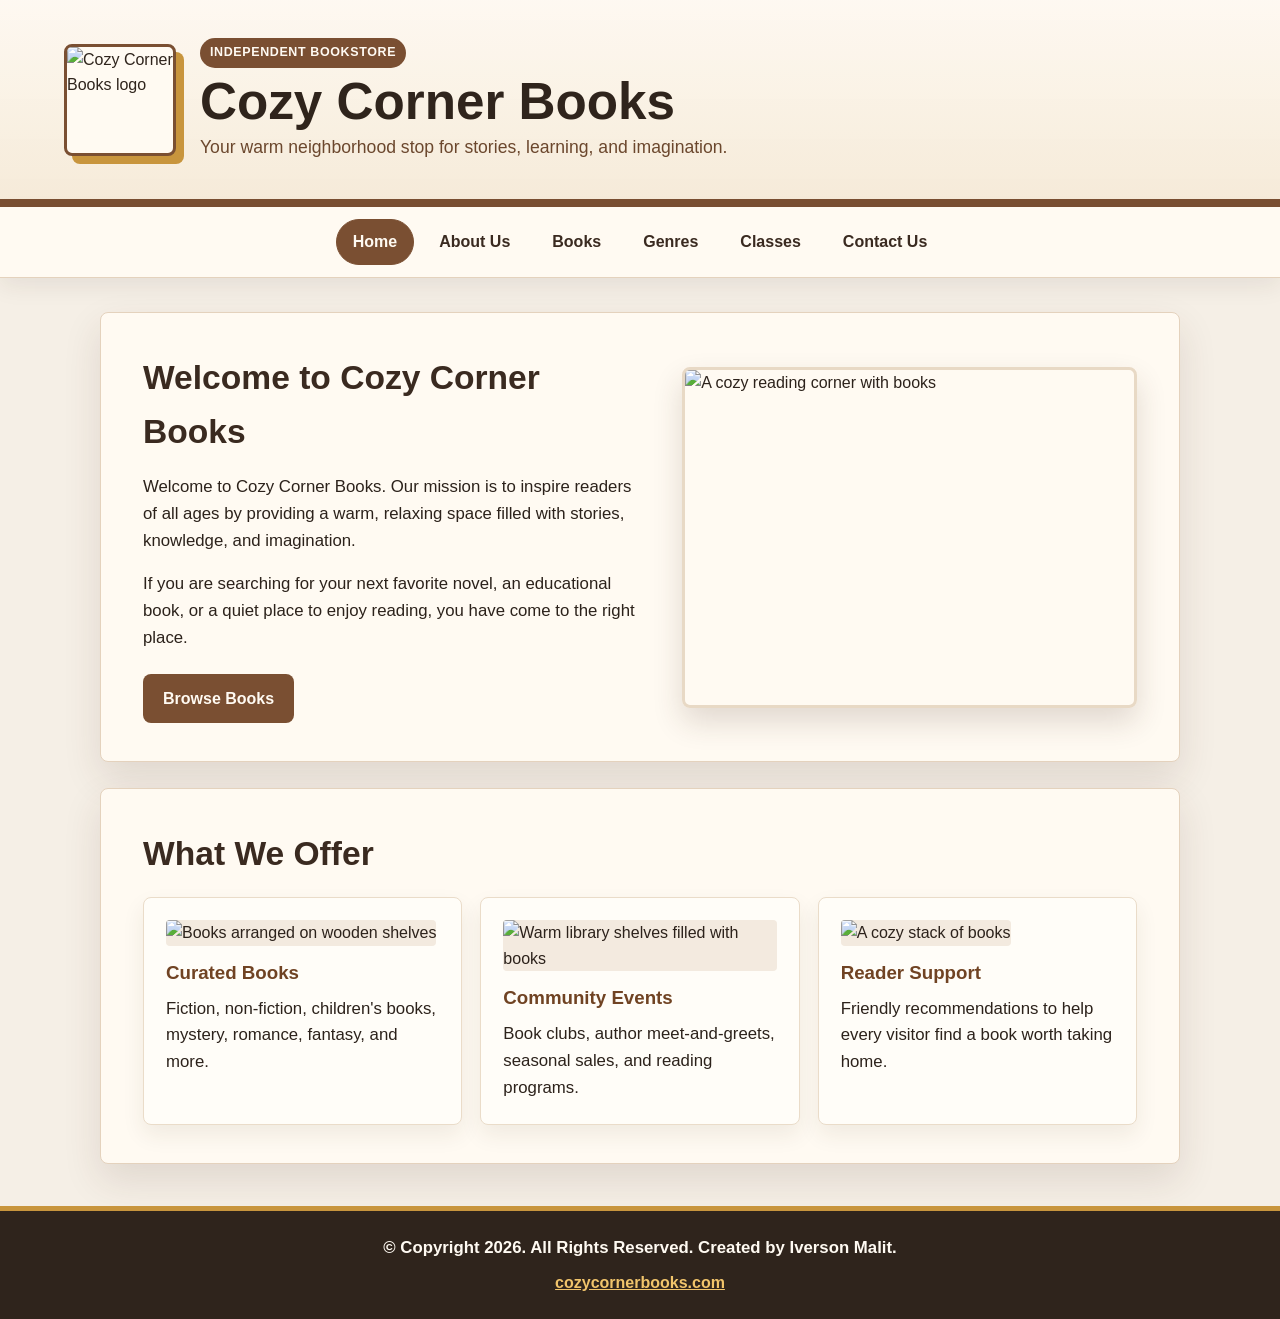
==== index.html @ 9c58b97f "Add files via upload" ====
<!DOCTYPE html>
<html lang="en">
<head>
    <meta charset="UTF-8">
    <meta name="viewport" content="width=device-width, initial-scale=1.0">
    <title>Cozy Corner Books | Home</title>
    <link rel="stylesheet" href="style.css">
</head>
<body>
    <header class="site-header">
        <img src="img/Logo.jpeg" alt="Cozy Corner Books logo" class="logo">
        <div class="header-text">
            <span class="eyebrow">Independent Bookstore</span>
            <h1>Cozy Corner Books</h1>
            <p>Your warm neighborhood stop for stories, learning, and imagination.</p>
        </div>
    </header>

    <nav class="main-nav" aria-label="Main navigation">
        <a href="index.html" class="active">Home</a>
        <a href="about.html">About Us</a>
        <a href="books.html">Books</a>
        <a href="genres.html">Genres</a>
        <a href="classes.html">Classes</a>
        <a href="contact.html">Contact Us</a>
    </nav>

    <main>
        <!-- Hero Section -->
        <section class="content-panel hero-layout">
            <div class="hero-copy">
                <h2>Welcome to Cozy Corner Books</h2>
                <p>
                    Welcome to Cozy Corner Books. Our mission is to inspire readers of all ages by
                    providing a warm, relaxing space filled with stories, knowledge, and imagination.
                </p>
                <p>
                    If you are searching for your next favorite novel, an educational book, or a quiet
                    place to enjoy reading, you have come to the right place.
                </p>
                <a href="books.html" class="button-link">Browse Books</a>
            </div>
            <img src="img/cozy.jfif" alt="A cozy reading corner with books" class="hero-photo">
        </section>

        <!-- What We Offer Section -->
        <section class="content-panel">
            <h2>What We Offer</h2>
            <div class="card-grid">
                <article class="offer-card">
                    <img src="img/bookshelf.jfif" alt="Books arranged on wooden shelves" class="api-book-thumb">
                    <h3>Curated Books</h3>
                    <p>Fiction, non-fiction, children's books, mystery, romance, fantasy, and more.</p>
                </article>
                <article class="offer-card">
                    <img src="img/library.jfif" alt="Warm library shelves filled with books" class="api-book-thumb">
                    <h3>Community Events</h3>
                    <p>Book clubs, author meet-and-greets, seasonal sales, and reading programs.</p>
                </article>
                <article class="offer-card">
                    <img src="img/booksaesthetic.jfif" alt="A cozy stack of books" class="api-book-thumb">
                    <h3>Reader Support</h3>
                    <p>Friendly recommendations to help every visitor find a book worth taking home.</p>
                </article>
            </div>
        </section>
    </main>

    <footer>
        <p>&copy; Copyright 2026. All Rights Reserved. Created by Iverson Malit.</p>
        <a href="index.html">cozycornerbooks.com</a>
    </footer>
</body>
</html>
---- style.css ----
* {
    box-sizing: border-box;
}

body {
    margin: 0;
    min-width: 0;
    background: #f5efe6;
    color: #2c221b;
    font-family: Arial, Helvetica, sans-serif;
    line-height: 1.6;
    overflow-x: hidden;
}

.site-header {
    display: grid;
    grid-template-columns: auto 1fr;
    align-items: center;
    gap: 24px;
    padding: 28px clamp(20px, 5vw, 72px);
    background:
        linear-gradient(rgba(255, 250, 242, 0.9), rgba(246, 234, 216, 0.92)),
        url("img/bookshelf.jfif") center / cover;
    color: #2f241c;
    border-bottom: 8px solid #7a4f32;
}

.logo {
    width: 112px;
    height: 112px;
    object-fit: cover;
    border: 3px solid #7a4f32;
    border-radius: 8px;
    background: #fffaf2;
    box-shadow: 8px 8px 0 #c8953d;
}

.header-text {
    padding: 10px 0;
}

.eyebrow {
    display: inline-block;
    margin-bottom: 8px;
    padding: 5px 10px;
    color: #fffaf2;
    background: #7a4f32;
    border-radius: 999px;
    font-size: 0.78rem;
    font-weight: 700;
    letter-spacing: 0.05em;
    text-transform: uppercase;
}

.site-header h1 {
    margin: 0 0 6px;
    font-size: clamp(2rem, 4vw, 3.2rem);
    line-height: 1;
}

.site-header p {
    margin: 0;
    max-width: 640px;
    color: #6b472d;
    font-size: 1.1rem;
}

.main-nav {
    position: sticky;
    top: 0;
    z-index: 10;
    display: flex;
    flex-wrap: wrap;
    justify-content: center;
    gap: 8px;
    padding: 12px clamp(20px, 5vw, 72px);
    background: #fffaf2;
    border-bottom: 1px solid #e4d2bd;
    box-shadow: 0 8px 22px rgba(47, 36, 28, 0.08);
}

.main-nav a {
    padding: 9px 16px;
    color: #3a2a20;
    font-weight: 700;
    text-decoration: none;
    border: 1px solid transparent;
    border-radius: 999px;
    white-space: nowrap;
    transition: background 0.2s ease, color 0.2s ease;
}

.main-nav a:hover,
.main-nav a:focus-visible,
.main-nav a.active {
    color: #fffaf2;
    background: #7a4f32;
    border-color: #7a4f32;
}

main {
    width: min(1080px, calc(100% - 32px));
    margin: 34px auto 42px;
}

.hero-layout {
    display: grid;
    grid-template-columns: minmax(0, 1fr) minmax(320px, 0.9fr);
    align-items: center;
    gap: 34px;
}

.hero-copy {
    max-width: 560px;
}

.button-link {
    display: inline-block;
    margin-top: 6px;
    padding: 12px 20px;
    color: #fffaf2;
    background: #7a4f32;
    border-radius: 8px;
    font-weight: 700;
    text-decoration: none;
    transition: background 0.2s ease;
}

.button-link:hover,
.button-link:focus-visible {
    background: #5f3a25;
}

.hero-photo {
    width: 100%;
    aspect-ratio: 4 / 3;
    object-fit: cover;
    border: 3px solid #e8d9c5;
    border-radius: 8px;
    box-shadow: 0 14px 30px rgba(70, 45, 29, 0.16);
}

.content-panel {
    min-width: 0;
    margin-bottom: 26px;
    padding: 38px 42px;
    background: #fffaf2;
    border: 1px solid #e4d2bd;
    border-radius: 8px;
    box-shadow: 0 16px 38px rgba(70, 45, 29, 0.12);
}

h2 {
    margin: 0 0 16px;
    color: #3a2a20;
    font-size: clamp(1.5rem, 3vw, 2.1rem);
}

h3 {
    margin: 0 0 8px;
    color: #704323;
}

p {
    margin: 0 0 16px;
    font-size: 1.05rem;
}

p:last-child {
    margin-bottom: 0;
}

/* Contact Grid Layout & Info Cards */
.contact-grid {
    display: grid;
    grid-template-columns: 1fr 1fr;
    gap: 32px;
    margin-top: 24px;
    align-items: start;
}

.contact-info-column {
    display: flex;
    flex-direction: column;
    gap: 20px;
}

.contact-store-photo {
    width: 100%;
    height: 220px;
    object-fit: cover;
    border: 3px solid #e8d9c5;
    border-radius: 8px;
    box-shadow: 0 8px 20px rgba(70, 45, 29, 0.1);
}

.info-card {
    background: #fffdf8;
    border: 1px solid #eadcc9;
    border-radius: 8px;
    padding: 20px 24px;
    box-shadow: 0 6px 16px rgba(70, 45, 29, 0.05);
}

.info-card h3 {
    margin-top: 0;
    margin-bottom: 12px;
}

.hours-list {
    list-style: none;
    padding: 0;
    margin: 0;
    font-size: 0.95rem;
}

.hours-list li {
    display: flex;
    justify-content: space-between;
    padding: 6px 0;
    border-bottom: 1px dashed #e4d2bd;
}

.hours-list li:last-child {
    border-bottom: none;
}

/* Contact Form Styling */
.contact-form-column {
    background: #fffdf8;
    border: 1px solid #eadcc9;
    border-radius: 8px;
    padding: 28px;
    box-shadow: 0 8px 20px rgba(70, 45, 29, 0.06);
}

.contact-form {
    display: flex;
    flex-direction: column;
    gap: 16px;
}

.contact-form .form-group {
    display: flex;
    flex-direction: column;
    width: 100%;
}

.contact-form label {
    display: block;
    margin-bottom: 6px;
    color: #4b3628;
    font-size: 0.88rem;
    font-weight: 600;
}

.contact-form input,
.contact-form select,
.contact-form textarea {
    width: 100%;
    padding: 11px 14px;
    color: #2c221b;
    background: #fffaf2;
    border: 1px solid #cfbda8;
    border-radius: 6px;
    font: inherit;
    font-size: 1rem;
    box-sizing: border-box;
}

.contact-form textarea {
    resize: vertical;
}

.contact-form input:focus,
.contact-form select:focus,
.contact-form textarea:focus {
    outline: 2px solid #c8953d;
    outline-offset: 1px;
}

.form-success-message {
    text-align: center;
    padding: 40px 20px;
    background: #f3eadf;
    border-radius: 6px;
    border: 1px dashed #7a4f32;
}

.form-success-message h3 {
    color: #7a4f32;
    margin-bottom: 8px;
}

/* Genre Pills Styling */
.genre-pills-container {
    display: flex;
    flex-wrap: wrap;
    gap: 10px;
    margin-top: 20px;
}

.genre-pill {
    padding: 10px 18px;
    background: #fffdf8;
    color: #3a2a20;
    border: 1px solid #cfbda8;
    border-radius: 999px;
    font: inherit;
    font-size: 0.95rem;
    font-weight: 600;
    cursor: pointer;
    transition: all 0.2s ease;
    box-shadow: 0 2px 6px rgba(70, 45, 29, 0.05);
}

.genre-pill:hover {
    background: #e8d9c5;
    border-color: #7a4f32;
    transform: translateY(-2px);
}

.genre-pill.active {
    background: #7a4f32;
    color: #fffaf2;
    border-color: #7a4f32;
    box-shadow: 0 4px 12px rgba(122, 79, 50, 0.25);
}

/* Search bar & API card layout styles */
.search-container {
    margin-bottom: 24px;
}

.search-label {
    display: block;
    margin-bottom: 6px;
    color: #4b3628;
    font-size: 0.88rem;
    font-weight: 600;
}

.search-bar-wrapper {
    display: flex;
    gap: 10px;
    max-width: 520px;
}

.book-search-input {
    flex: 1;
    padding: 11px 14px;
    color: #2c221b;
    background: #fffdf8;
    border: 1px solid #cfbda8;
    border-radius: 6px;
    font: inherit;
    font-size: 1rem;
}

.book-search-input:focus {
    outline: 2px solid #c8953d;
    outline-offset: 1px;
}

.search-submit-btn {
    margin-top: 0 !important;
    border: none;
    cursor: pointer;
}

.api-book-thumb {
    width: 100%;
    height: 160px;
    object-fit: contain;
    background: #f3eadf;
    margin-bottom: 12px;
    border-radius: 4px;
}

.book-author {
    font-size: 0.9rem;
    color: #704323;
    margin-bottom: 8px !important;
}

.loading-text {
    grid-column: 1 / -1;
    text-align: center;
    font-style: italic;
    color: #6b472d;
    padding: 20px;
}

.clickable-book-card {
    cursor: pointer;
    transition: transform 0.2s ease, box-shadow 0.2s ease, border-color 0.2s ease;
}

.clickable-book-card:hover {
    transform: translateY(-4px);
    box-shadow: 0 14px 28px rgba(70, 45, 29, 0.15);
    border-color: #c8953d;
}

/* Slide-out Drawer Panel Styles */
.drawer-overlay {
    position: fixed;
    top: 0;
    left: 0;
    width: 100vw;
    height: 100vh;
    background: rgba(44, 34, 27, 0.5);
    z-index: 9999;
    opacity: 0;
    visibility: hidden;
    transition: opacity 0.3s ease, visibility 0.3s ease;
}

.drawer-overlay.open {
    opacity: 1;
    visibility: visible;
}

.book-drawer {
    position: fixed;
    top: 0;
    right: 0;
    width: min(480px, 90vw);
    height: 100vh;
    background: #fffaf2;
    border-left: 3px solid #c8953d;
    box-shadow: -10px 0 30px rgba(47, 36, 28, 0.2);
    z-index: 10000;
    transform: translateX(100%);
    transition: transform 0.35s cubic-bezier(0.16, 1, 0.3, 1);
    display: flex;
    flex-direction: column;
}

.book-drawer.open {
    transform: translateX(0);
}

.drawer-close-btn {
    align-self: flex-end;
    margin: 16px 20px 0 0;
    background: none;
    border: none;
    font-size: 2rem;
    color: #3a2a20;
    cursor: pointer;
    font-weight: 700;
    line-height: 1;
}

.drawer-close-btn:hover {
    color: #7a4f32;
}

.drawer-body {
    padding: 10px 32px 32px;
    overflow-y: auto;
    flex: 1;
}

.drawer-thumb {
    width: 160px;
    height: 230px;
    object-fit: contain;
    background: #f3eadf;
    border: 1px solid #eadcc9;
    border-radius: 6px;
    margin-bottom: 18px;
    box-shadow: 0 8px 18px rgba(70, 45, 29, 0.1);
}

.drawer-divider {
    border: 0;
    height: 1px;
    background: #e4d2bd;
    margin: 16px 0;
}

.drawer-description {
    font-size: 0.98rem;
    line-height: 1.7;
    color: #4b3628;
}

.classes-panel {
    padding-top: 24px;
}

.classes-banner {
    display: block;
    width: 100%;
    aspect-ratio: 16 / 7;
    max-height: 330px;
    margin-bottom: 24px;
    object-fit: cover;
    border: 3px solid #e8d9c5;
    border-radius: 8px;
}

.intro-copy {
    max-width: 760px;
}

.section-heading {
    margin-top: 30px;
}

.schedule-wrap {
    overflow-x: auto;
    border: 1px solid #e4d2bd;
    border-radius: 8px;
}

.schedule-table {
    width: 100%;
    min-width: 680px;
    border-collapse: collapse;
    background: #fffdf8;
    font-size: 0.94rem;
}

.schedule-table caption {
    position: absolute;
    width: 1px;
    height: 1px;
    overflow: hidden;
    clip: rect(0 0 0 0);
    white-space: nowrap;
}

.schedule-table th,
.schedule-table td {
    padding: 12px 14px;
    text-align: left;
    border-bottom: 1px solid #e4d2bd;
}

.schedule-table th {
    color: #fffaf2;
    background: #3a2a20;
}

.schedule-table tbody tr:nth-child(even) {
    background: #f3eadf;
}

.schedule-table tbody tr:last-child td {
    border-bottom: 0;
}

.registration-form {
    display: grid;
    grid-template-columns: repeat(2, 1fr);
    gap: 20px;
}

.registration-form fieldset {
    min-width: 0;
    margin: 0;
    padding: 20px;
    border: 1px solid #e4d2bd;
    border-radius: 8px;
    background: #fffdf8;
}

.registration-form fieldset.full-width-fieldset {
    grid-column: 1 / -1;
}

.registration-form legend {
    padding: 0 6px;
    color: #704323;
    font-weight: 700;
}

.registration-form label,
.form-label {
    display: block;
    margin: 12px 0 4px;
    color: #4b3628;
    font-size: 0.88rem;
    font-weight: 600;
}

.registration-form input:not([type="checkbox"]),
.registration-form select,
.registration-form textarea {
    min-width: 0;
    width: 100%;
    padding: 10px;
    color: #2c221b;
    background: #fffaf2;
    border: 1px solid #cfbda8;
    border-radius: 4px;
    font: inherit;
    font-size: 16px;
}

.registration-form textarea {
    resize: vertical;
}

.registration-form input:focus,
.registration-form select:focus,
.registration-form textarea:focus {
    outline: 2px solid #c8953d;
    outline-offset: 1px;
}

.checkbox-label {
    display: flex !important;
    align-items: center;
    gap: 7px;
    margin: 8px 0 0 !important;
    font-weight: normal !important;
}

.submit-button {
    grid-column: 1 / -1;
    justify-self: center;
    padding: 12px 28px;
    color: #fffaf2;
    background: #7a4f32;
    border: 0;
    border-radius: 8px;
    font: inherit;
    font-weight: 700;
    cursor: pointer;
    transition: background 0.2s ease;
}

.submit-button:hover,
.submit-button:focus-visible {
    background: #5f3a25;
}

.card-grid {
    display: grid;
    grid-template-columns: repeat(3, 1fr);
    gap: 18px;
}

.card-grid article {
    overflow: hidden;
    min-height: 150px;
    padding: 22px;
    background: #fffdf8;
    border: 1px solid #eadcc9;
    border-radius: 8px;
    box-shadow: 0 10px 22px rgba(70, 45, 29, 0.08);
}

a {
    color: #7b4b25;
}

footer {
    padding: 24px 16px;
    text-align: center;
    background: #2f241c;
    color: #fffaf2;
    border-top: 5px solid #c8953d;
}

footer p {
    margin-bottom: 8px;
    font-weight: 700;
}

footer a {
    color: #f1c46b;
    font-weight: 700;
}

@media (max-width: 760px) {
    .site-header {
        grid-template-columns: 1fr;
        text-align: center;
    }

    .logo {
        margin: 0 auto;
    }

    .main-nav {
        justify-content: center;
    }

    .hero-layout {
        grid-template-columns: 1fr;
    }

    .hero-photo {
        order: -1;
    }

    .content-panel {
        padding: 26px 20px;
    }

    .classes-banner {
        aspect-ratio: 4 / 3;
    }

    .card-grid {
        grid-template-columns: 1fr;
    }

    .registration-form {
        grid-template-columns: 1fr;
    }

    .contact-grid {
        grid-template-columns: 1fr;
    }
}

@media (max-width: 480px) {
    .site-header {
        gap: 14px;
        padding: 22px 16px 26px;
    }

    .logo {
        width: 88px;
        height: 88px;
        box-shadow: 5px 5px 0 #c8953d;
    }

    .site-header h1 {
        font-size: 1.9rem;
    }

    .site-header p {
        font-size: 1rem;
    }

    .main-nav {
        gap: 5px;
        padding: 9px 10px;
    }

    .main-nav a {
        padding: 8px 10px;
        font-size: 0.88rem;
    }

    main {
        width: min(100% - 20px, 1080px);
        margin-top: 20px;
    }

    .content-panel {
        padding: 20px 14px;
    }

    .classes-banner {
        aspect-ratio: 4 / 3;
        margin-bottom: 18px;
    }

    .schedule-table th,
    .schedule-table td {
        padding: 10px;
    }

    .registration-form {
        gap: 14px;
    }

    .registration-form fieldset {
        padding: 12px;
    }
}
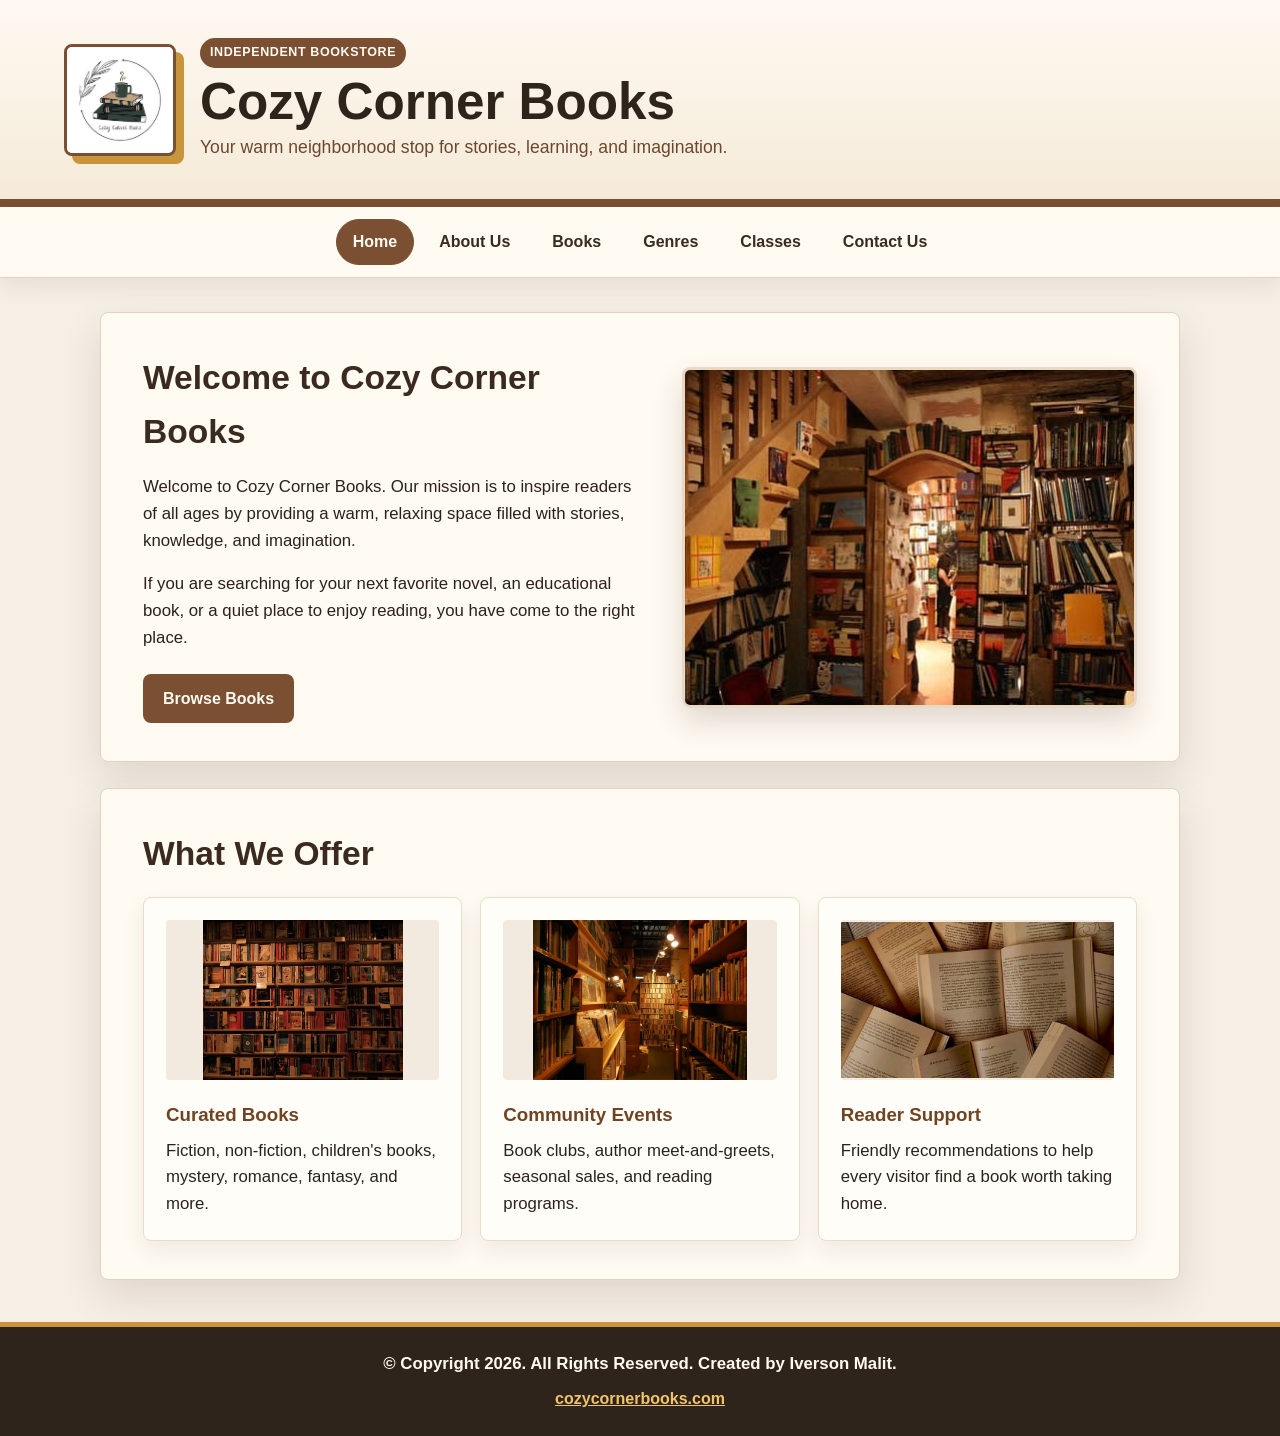
==== commit ebaa51da: "File Organization" ====
--- a/index.html
+++ b/index.html
@@ -4,7 +4,7 @@
     <meta charset="UTF-8">
     <meta name="viewport" content="width=device-width, initial-scale=1.0">
     <title>Cozy Corner Books | Home</title>
-    <link rel="stylesheet" href="style.css">
+    <link rel="stylesheet" href="css/style.css">
 </head>
 <body>
     <header class="site-header">
--- a/css/style.css
+++ b/css/style.css
@@ -0,0 +1,779 @@
+* {
+    box-sizing: border-box;
+}
+
+body {
+    margin: 0;
+    min-width: 0;
+    background: #f5efe6;
+    color: #2c221b;
+    font-family: Arial, Helvetica, sans-serif;
+    line-height: 1.6;
+    overflow-x: hidden;
+}
+
+.site-header {
+    display: grid;
+    grid-template-columns: auto 1fr;
+    align-items: center;
+    gap: 24px;
+    padding: 28px clamp(20px, 5vw, 72px);
+    background:
+        linear-gradient(rgba(255, 250, 242, 0.9), rgba(246, 234, 216, 0.92)),
+        url("img/bookshelf.jfif") center / cover;
+    color: #2f241c;
+    border-bottom: 8px solid #7a4f32;
+}
+
+.logo {
+    width: 112px;
+    height: 112px;
+    object-fit: cover;
+    border: 3px solid #7a4f32;
+    border-radius: 8px;
+    background: #fffaf2;
+    box-shadow: 8px 8px 0 #c8953d;
+}
+
+.header-text {
+    padding: 10px 0;
+}
+
+.eyebrow {
+    display: inline-block;
+    margin-bottom: 8px;
+    padding: 5px 10px;
+    color: #fffaf2;
+    background: #7a4f32;
+    border-radius: 999px;
+    font-size: 0.78rem;
+    font-weight: 700;
+    letter-spacing: 0.05em;
+    text-transform: uppercase;
+}
+
+.site-header h1 {
+    margin: 0 0 6px;
+    font-size: clamp(2rem, 4vw, 3.2rem);
+    line-height: 1;
+}
+
+.site-header p {
+    margin: 0;
+    max-width: 640px;
+    color: #6b472d;
+    font-size: 1.1rem;
+}
+
+.main-nav {
+    position: sticky;
+    top: 0;
+    z-index: 10;
+    display: flex;
+    flex-wrap: wrap;
+    justify-content: center;
+    gap: 8px;
+    padding: 12px clamp(20px, 5vw, 72px);
+    background: #fffaf2;
+    border-bottom: 1px solid #e4d2bd;
+    box-shadow: 0 8px 22px rgba(47, 36, 28, 0.08);
+}
+
+.main-nav a {
+    padding: 9px 16px;
+    color: #3a2a20;
+    font-weight: 700;
+    text-decoration: none;
+    border: 1px solid transparent;
+    border-radius: 999px;
+    white-space: nowrap;
+    transition: background 0.2s ease, color 0.2s ease;
+}
+
+.main-nav a:hover,
+.main-nav a:focus-visible,
+.main-nav a.active {
+    color: #fffaf2;
+    background: #7a4f32;
+    border-color: #7a4f32;
+}
+
+main {
+    width: min(1080px, calc(100% - 32px));
+    margin: 34px auto 42px;
+}
+
+.hero-layout {
+    display: grid;
+    grid-template-columns: minmax(0, 1fr) minmax(320px, 0.9fr);
+    align-items: center;
+    gap: 34px;
+}
+
+.hero-copy {
+    max-width: 560px;
+}
+
+.button-link {
+    display: inline-block;
+    margin-top: 6px;
+    padding: 12px 20px;
+    color: #fffaf2;
+    background: #7a4f32;
+    border-radius: 8px;
+    font-weight: 700;
+    text-decoration: none;
+    transition: background 0.2s ease;
+}
+
+.button-link:hover,
+.button-link:focus-visible {
+    background: #5f3a25;
+}
+
+.hero-photo {
+    width: 100%;
+    aspect-ratio: 4 / 3;
+    object-fit: cover;
+    border: 3px solid #e8d9c5;
+    border-radius: 8px;
+    box-shadow: 0 14px 30px rgba(70, 45, 29, 0.16);
+}
+
+.content-panel {
+    min-width: 0;
+    margin-bottom: 26px;
+    padding: 38px 42px;
+    background: #fffaf2;
+    border: 1px solid #e4d2bd;
+    border-radius: 8px;
+    box-shadow: 0 16px 38px rgba(70, 45, 29, 0.12);
+}
+
+h2 {
+    margin: 0 0 16px;
+    color: #3a2a20;
+    font-size: clamp(1.5rem, 3vw, 2.1rem);
+}
+
+h3 {
+    margin: 0 0 8px;
+    color: #704323;
+}
+
+p {
+    margin: 0 0 16px;
+    font-size: 1.05rem;
+}
+
+p:last-child {
+    margin-bottom: 0;
+}
+
+/* Contact Grid Layout & Info Cards */
+.contact-grid {
+    display: grid;
+    grid-template-columns: 1fr 1fr;
+    gap: 32px;
+    margin-top: 24px;
+    align-items: start;
+}
+
+.contact-info-column {
+    display: flex;
+    flex-direction: column;
+    gap: 20px;
+}
+
+.contact-store-photo {
+    width: 100%;
+    height: 220px;
+    object-fit: cover;
+    border: 3px solid #e8d9c5;
+    border-radius: 8px;
+    box-shadow: 0 8px 20px rgba(70, 45, 29, 0.1);
+}
+
+.info-card {
+    background: #fffdf8;
+    border: 1px solid #eadcc9;
+    border-radius: 8px;
+    padding: 20px 24px;
+    box-shadow: 0 6px 16px rgba(70, 45, 29, 0.05);
+}
+
+.info-card h3 {
+    margin-top: 0;
+    margin-bottom: 12px;
+}
+
+.hours-list {
+    list-style: none;
+    padding: 0;
+    margin: 0;
+    font-size: 0.95rem;
+}
+
+.hours-list li {
+    display: flex;
+    justify-content: space-between;
+    padding: 6px 0;
+    border-bottom: 1px dashed #e4d2bd;
+}
+
+.hours-list li:last-child {
+    border-bottom: none;
+}
+
+/* Contact Form Styling */
+.contact-form-column {
+    background: #fffdf8;
+    border: 1px solid #eadcc9;
+    border-radius: 8px;
+    padding: 28px;
+    box-shadow: 0 8px 20px rgba(70, 45, 29, 0.06);
+}
+
+.contact-form {
+    display: flex;
+    flex-direction: column;
+    gap: 16px;
+}
+
+.contact-form .form-group {
+    display: flex;
+    flex-direction: column;
+    width: 100%;
+}
+
+.contact-form label {
+    display: block;
+    margin-bottom: 6px;
+    color: #4b3628;
+    font-size: 0.88rem;
+    font-weight: 600;
+}
+
+.contact-form input,
+.contact-form select,
+.contact-form textarea {
+    width: 100%;
+    padding: 11px 14px;
+    color: #2c221b;
+    background: #fffaf2;
+    border: 1px solid #cfbda8;
+    border-radius: 6px;
+    font: inherit;
+    font-size: 1rem;
+    box-sizing: border-box;
+}
+
+.contact-form textarea {
+    resize: vertical;
+}
+
+.contact-form input:focus,
+.contact-form select:focus,
+.contact-form textarea:focus {
+    outline: 2px solid #c8953d;
+    outline-offset: 1px;
+}
+
+.form-success-message {
+    text-align: center;
+    padding: 40px 20px;
+    background: #f3eadf;
+    border-radius: 6px;
+    border: 1px dashed #7a4f32;
+}
+
+.form-success-message h3 {
+    color: #7a4f32;
+    margin-bottom: 8px;
+}
+
+/* Genre Pills Styling */
+.genre-pills-container {
+    display: flex;
+    flex-wrap: wrap;
+    gap: 10px;
+    margin-top: 20px;
+}
+
+.genre-pill {
+    padding: 10px 18px;
+    background: #fffdf8;
+    color: #3a2a20;
+    border: 1px solid #cfbda8;
+    border-radius: 999px;
+    font: inherit;
+    font-size: 0.95rem;
+    font-weight: 600;
+    cursor: pointer;
+    transition: all 0.2s ease;
+    box-shadow: 0 2px 6px rgba(70, 45, 29, 0.05);
+}
+
+.genre-pill:hover {
+    background: #e8d9c5;
+    border-color: #7a4f32;
+    transform: translateY(-2px);
+}
+
+.genre-pill.active {
+    background: #7a4f32;
+    color: #fffaf2;
+    border-color: #7a4f32;
+    box-shadow: 0 4px 12px rgba(122, 79, 50, 0.25);
+}
+
+/* Search bar & API card layout styles */
+.search-container {
+    margin-bottom: 24px;
+}
+
+.search-label {
+    display: block;
+    margin-bottom: 6px;
+    color: #4b3628;
+    font-size: 0.88rem;
+    font-weight: 600;
+}
+
+.search-bar-wrapper {
+    display: flex;
+    gap: 10px;
+    max-width: 520px;
+}
+
+.book-search-input {
+    flex: 1;
+    padding: 11px 14px;
+    color: #2c221b;
+    background: #fffdf8;
+    border: 1px solid #cfbda8;
+    border-radius: 6px;
+    font: inherit;
+    font-size: 1rem;
+}
+
+.book-search-input:focus {
+    outline: 2px solid #c8953d;
+    outline-offset: 1px;
+}
+
+.search-submit-btn {
+    margin-top: 0 !important;
+    border: none;
+    cursor: pointer;
+}
+
+.api-book-thumb {
+    width: 100%;
+    height: 160px;
+    object-fit: contain;
+    background: #f3eadf;
+    margin-bottom: 12px;
+    border-radius: 4px;
+}
+
+.book-author {
+    font-size: 0.9rem;
+    color: #704323;
+    margin-bottom: 8px !important;
+}
+
+.loading-text {
+    grid-column: 1 / -1;
+    text-align: center;
+    font-style: italic;
+    color: #6b472d;
+    padding: 20px;
+}
+
+.clickable-book-card {
+    cursor: pointer;
+    transition: transform 0.2s ease, box-shadow 0.2s ease, border-color 0.2s ease;
+}
+
+.clickable-book-card:hover {
+    transform: translateY(-4px);
+    box-shadow: 0 14px 28px rgba(70, 45, 29, 0.15);
+    border-color: #c8953d;
+}
+
+/* Slide-out Drawer Panel Styles */
+.drawer-overlay {
+    position: fixed;
+    top: 0;
+    left: 0;
+    width: 100vw;
+    height: 100vh;
+    background: rgba(44, 34, 27, 0.5);
+    z-index: 9999;
+    opacity: 0;
+    visibility: hidden;
+    transition: opacity 0.3s ease, visibility 0.3s ease;
+}
+
+.drawer-overlay.open {
+    opacity: 1;
+    visibility: visible;
+}
+
+.book-drawer {
+    position: fixed;
+    top: 0;
+    right: 0;
+    width: min(480px, 90vw);
+    height: 100vh;
+    background: #fffaf2;
+    border-left: 3px solid #c8953d;
+    box-shadow: -10px 0 30px rgba(47, 36, 28, 0.2);
+    z-index: 10000;
+    transform: translateX(100%);
+    transition: transform 0.35s cubic-bezier(0.16, 1, 0.3, 1);
+    display: flex;
+    flex-direction: column;
+}
+
+.book-drawer.open {
+    transform: translateX(0);
+}
+
+.drawer-close-btn {
+    align-self: flex-end;
+    margin: 16px 20px 0 0;
+    background: none;
+    border: none;
+    font-size: 2rem;
+    color: #3a2a20;
+    cursor: pointer;
+    font-weight: 700;
+    line-height: 1;
+}
+
+.drawer-close-btn:hover {
+    color: #7a4f32;
+}
+
+.drawer-body {
+    padding: 10px 32px 32px;
+    overflow-y: auto;
+    flex: 1;
+}
+
+.drawer-thumb {
+    width: 160px;
+    height: 230px;
+    object-fit: contain;
+    background: #f3eadf;
+    border: 1px solid #eadcc9;
+    border-radius: 6px;
+    margin-bottom: 18px;
+    box-shadow: 0 8px 18px rgba(70, 45, 29, 0.1);
+}
+
+.drawer-divider {
+    border: 0;
+    height: 1px;
+    background: #e4d2bd;
+    margin: 16px 0;
+}
+
+.drawer-description {
+    font-size: 0.98rem;
+    line-height: 1.7;
+    color: #4b3628;
+}
+
+.classes-panel {
+    padding-top: 24px;
+}
+
+.classes-banner {
+    display: block;
+    width: 100%;
+    aspect-ratio: 16 / 7;
+    max-height: 330px;
+    margin-bottom: 24px;
+    object-fit: cover;
+    border: 3px solid #e8d9c5;
+    border-radius: 8px;
+}
+
+.intro-copy {
+    max-width: 760px;
+}
+
+.section-heading {
+    margin-top: 30px;
+}
+
+.schedule-wrap {
+    overflow-x: auto;
+    border: 1px solid #e4d2bd;
+    border-radius: 8px;
+}
+
+.schedule-table {
+    width: 100%;
+    min-width: 680px;
+    border-collapse: collapse;
+    background: #fffdf8;
+    font-size: 0.94rem;
+}
+
+.schedule-table caption {
+    position: absolute;
+    width: 1px;
+    height: 1px;
+    overflow: hidden;
+    clip: rect(0 0 0 0);
+    white-space: nowrap;
+}
+
+.schedule-table th,
+.schedule-table td {
+    padding: 12px 14px;
+    text-align: left;
+    border-bottom: 1px solid #e4d2bd;
+}
+
+.schedule-table th {
+    color: #fffaf2;
+    background: #3a2a20;
+}
+
+.schedule-table tbody tr:nth-child(even) {
+    background: #f3eadf;
+}
+
+.schedule-table tbody tr:last-child td {
+    border-bottom: 0;
+}
+
+.registration-form {
+    display: grid;
+    grid-template-columns: repeat(2, 1fr);
+    gap: 20px;
+}
+
+.registration-form fieldset {
+    min-width: 0;
+    margin: 0;
+    padding: 20px;
+    border: 1px solid #e4d2bd;
+    border-radius: 8px;
+    background: #fffdf8;
+}
+
+.registration-form fieldset.full-width-fieldset {
+    grid-column: 1 / -1;
+}
+
+.registration-form legend {
+    padding: 0 6px;
+    color: #704323;
+    font-weight: 700;
+}
+
+.registration-form label,
+.form-label {
+    display: block;
+    margin: 12px 0 4px;
+    color: #4b3628;
+    font-size: 0.88rem;
+    font-weight: 600;
+}
+
+.registration-form input:not([type="checkbox"]),
+.registration-form select,
+.registration-form textarea {
+    min-width: 0;
+    width: 100%;
+    padding: 10px;
+    color: #2c221b;
+    background: #fffaf2;
+    border: 1px solid #cfbda8;
+    border-radius: 4px;
+    font: inherit;
+    font-size: 16px;
+}
+
+.registration-form textarea {
+    resize: vertical;
+}
+
+.registration-form input:focus,
+.registration-form select:focus,
+.registration-form textarea:focus {
+    outline: 2px solid #c8953d;
+    outline-offset: 1px;
+}
+
+.checkbox-label {
+    display: flex !important;
+    align-items: center;
+    gap: 7px;
+    margin: 8px 0 0 !important;
+    font-weight: normal !important;
+}
+
+.submit-button {
+    grid-column: 1 / -1;
+    justify-self: center;
+    padding: 12px 28px;
+    color: #fffaf2;
+    background: #7a4f32;
+    border: 0;
+    border-radius: 8px;
+    font: inherit;
+    font-weight: 700;
+    cursor: pointer;
+    transition: background 0.2s ease;
+}
+
+.submit-button:hover,
+.submit-button:focus-visible {
+    background: #5f3a25;
+}
+
+.card-grid {
+    display: grid;
+    grid-template-columns: repeat(3, 1fr);
+    gap: 18px;
+}
+
+.card-grid article {
+    overflow: hidden;
+    min-height: 150px;
+    padding: 22px;
+    background: #fffdf8;
+    border: 1px solid #eadcc9;
+    border-radius: 8px;
+    box-shadow: 0 10px 22px rgba(70, 45, 29, 0.08);
+}
+
+a {
+    color: #7b4b25;
+}
+
+footer {
+    padding: 24px 16px;
+    text-align: center;
+    background: #2f241c;
+    color: #fffaf2;
+    border-top: 5px solid #c8953d;
+}
+
+footer p {
+    margin-bottom: 8px;
+    font-weight: 700;
+}
+
+footer a {
+    color: #f1c46b;
+    font-weight: 700;
+}
+
+@media (max-width: 760px) {
+    .site-header {
+        grid-template-columns: 1fr;
+        text-align: center;
+    }
+
+    .logo {
+        margin: 0 auto;
+    }
+
+    .main-nav {
+        justify-content: center;
+    }
+
+    .hero-layout {
+        grid-template-columns: 1fr;
+    }
+
+    .hero-photo {
+        order: -1;
+    }
+
+    .content-panel {
+        padding: 26px 20px;
+    }
+
+    .classes-banner {
+        aspect-ratio: 4 / 3;
+    }
+
+    .card-grid {
+        grid-template-columns: 1fr;
+    }
+
+    .registration-form {
+        grid-template-columns: 1fr;
+    }
+
+    .contact-grid {
+        grid-template-columns: 1fr;
+    }
+}
+
+@media (max-width: 480px) {
+    .site-header {
+        gap: 14px;
+        padding: 22px 16px 26px;
+    }
+
+    .logo {
+        width: 88px;
+        height: 88px;
+        box-shadow: 5px 5px 0 #c8953d;
+    }
+
+    .site-header h1 {
+        font-size: 1.9rem;
+    }
+
+    .site-header p {
+        font-size: 1rem;
+    }
+
+    .main-nav {
+        gap: 5px;
+        padding: 9px 10px;
+    }
+
+    .main-nav a {
+        padding: 8px 10px;
+        font-size: 0.88rem;
+    }
+
+    main {
+        width: min(100% - 20px, 1080px);
+        margin-top: 20px;
+    }
+
+    .content-panel {
+        padding: 20px 14px;
+    }
+
+    .classes-banner {
+        aspect-ratio: 4 / 3;
+        margin-bottom: 18px;
+    }
+
+    .schedule-table th,
+    .schedule-table td {
+        padding: 10px;
+    }
+
+    .registration-form {
+        gap: 14px;
+    }
+
+    .registration-form fieldset {
+        padding: 12px;
+    }
+}
